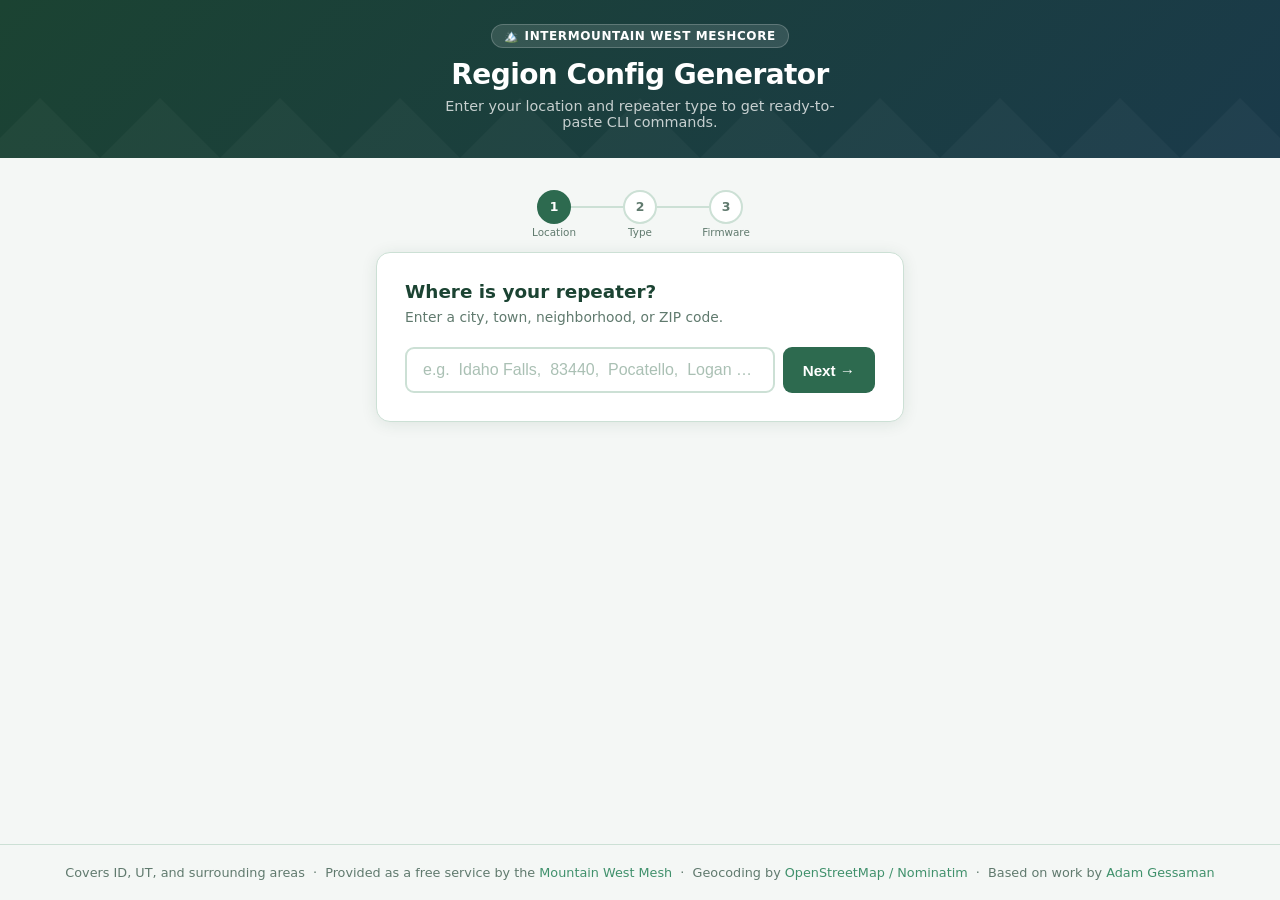
==== config/index.html @ 9299fc10 "fixed mwmesh" ====
<!DOCTYPE html>
<html lang="en">
<head>
  <meta charset="UTF-8">
  <meta name="viewport" content="width=device-width, initial-scale=1.0">
  <title>MeshCore Region Config — Intermountain West</title>
  <style>
    :root {
      --green:       #2d6a4f;
      --green-dark:  #1b4332;
      --green-mid:   #40916c;
      --green-light: #74c69d;
      --blue:        #1a3a4a;
      --gold:        #f4c842;
      --gold-warm:   #f4a261;
      --bg:          #f4f7f5;
      --surface:     #ffffff;
      --text:        #1a2e25;
      --text-muted:  #607a6e;
      --border:      #cce0d5;
      --radius:      14px;
      --shadow:      0 2px 16px rgba(27,67,50,0.10);
      --shadow-card: 0 1px 4px rgba(27,67,50,0.08);
    }
    *, *::before, *::after { box-sizing: border-box; margin: 0; padding: 0; }

    body {
      font-family: -apple-system, BlinkMacSystemFont, "Segoe UI", system-ui, sans-serif;
      background: var(--bg);
      color: var(--text);
      min-height: 100vh;
      display: flex;
      flex-direction: column;
    }

    /* ── Header ────────────────────────────────────── */
    header {
      background: linear-gradient(135deg, var(--green-dark) 0%, var(--blue) 100%);
      color: #fff;
      padding: 1.5rem 1.5rem 1.75rem;
      text-align: center;
      position: relative;
      overflow: hidden;
    }
    header::before {
      content: "";
      position: absolute; inset: 0;
      background: url("data:image/svg+xml,%3Csvg xmlns='http://www.w3.org/2000/svg' width='120' height='60'%3E%3Cpolygon points='0,60 60,0 120,60' fill='rgba(255,255,255,0.03)'/%3E%3C/svg%3E") repeat-x bottom;
      background-size: 120px 60px;
    }
    header .badge {
      display: inline-flex; align-items: center; gap: 0.4rem;
      background: rgba(255,255,255,0.12);
      border: 1px solid rgba(255,255,255,0.2);
      border-radius: 99px;
      padding: 0.25rem 0.75rem;
      font-size: 0.75rem;
      letter-spacing: 0.05em;
      text-transform: uppercase;
      font-weight: 600;
      margin-bottom: 0.6rem;
    }
    header h1 {
      font-size: clamp(1.3rem, 4vw, 1.75rem);
      font-weight: 800;
      letter-spacing: -0.02em;
      line-height: 1.2;
    }
    header p {
      margin-top: 0.4rem;
      font-size: 0.9rem;
      opacity: 0.75;
      max-width: 400px;
      margin-inline: auto;
    }

    /* ── Wizard wrapper ────────────────────────────── */
    main {
      flex: 1;
      max-width: 560px;
      width: 100%;
      margin: 2rem auto;
      padding: 0 1rem 3rem;
    }

    /* ── Progress pills ────────────────────────────── */
    .progress {
      display: flex;
      align-items: center;
      justify-content: center;
      margin-bottom: 1.75rem;
      gap: 0;
      user-select: none;
    }
    .step-dot {
      width: 34px; height: 34px;
      border-radius: 50%;
      display: flex; align-items: center; justify-content: center;
      font-size: 0.78rem; font-weight: 700;
      border: 2px solid var(--border);
      background: var(--surface);
      color: var(--text-muted);
      transition: background 0.2s, border-color 0.2s, color 0.2s;
      position: relative; z-index: 1;
    }
    .step-dot .dot-label {
      position: absolute;
      top: calc(100% + 4px);
      font-size: 0.65rem;
      white-space: nowrap;
      color: var(--text-muted);
      font-weight: 500;
    }
    .step-dot.active  { background: var(--green); border-color: var(--green); color: #fff; }
    .step-dot.done    { background: var(--green-light); border-color: var(--green-light); color: #fff; }
    .step-line        { height: 2px; background: var(--border); width: 52px; transition: background 0.2s; }
    .step-line.done   { background: var(--green-light); }

    /* ── Cards ─────────────────────────────────────── */
    .card {
      background: var(--surface);
      border-radius: var(--radius);
      box-shadow: var(--shadow);
      padding: 1.75rem;
      border: 1px solid var(--border);
    }
    .card h2 {
      font-size: 1.15rem;
      font-weight: 700;
      color: var(--green-dark);
      margin-bottom: 0.35rem;
    }
    .card .hint {
      font-size: 0.865rem;
      color: var(--text-muted);
      margin-bottom: 1.25rem;
      line-height: 1.45;
    }

    /* ── Inputs ────────────────────────────────────── */
    .input-row { display: flex; gap: 0.5rem; }
    input[type="text"] {
      flex: 1;
      padding: 0.75rem 1rem;
      border: 2px solid var(--border);
      border-radius: 9px;
      font-size: 1rem;
      outline: none;
      color: var(--text);
      background: var(--surface);
      transition: border-color 0.15s, box-shadow 0.15s;
    }
    input[type="text"]:focus {
      border-color: var(--green);
      box-shadow: 0 0 0 3px rgba(45,106,79,0.12);
    }
    input[type="text"]::placeholder { color: #aac0b4; }

    /* ── Buttons ───────────────────────────────────── */
    .btn {
      padding: 0.75rem 1.25rem;
      border-radius: 9px;
      border: none;
      font-size: 0.95rem;
      font-weight: 600;
      cursor: pointer;
      transition: background 0.15s, opacity 0.15s, transform 0.1s;
      white-space: nowrap;
    }
    .btn:active { transform: scale(0.98); }
    .btn-primary { background: var(--green); color: #fff; }
    .btn-primary:hover:not(:disabled) { background: var(--green-mid); }
    .btn-primary:disabled { opacity: 0.5; cursor: not-allowed; }
    .btn-ghost {
      background: transparent;
      color: var(--text-muted);
      border: 1px solid var(--border);
    }
    .btn-ghost:hover { background: var(--bg); border-color: var(--green-light); }

    .nav-row {
      display: flex; justify-content: space-between; align-items: center;
      margin-top: 1.5rem; gap: 0.75rem;
    }

    /* ── Status messages ───────────────────────────── */
    .status-msg {
      font-size: 0.86rem;
      padding: 0.6rem 0.875rem;
      border-radius: 8px;
      margin-top: 0.75rem;
      line-height: 1.4;
    }
    .status-msg.error   { background: #fff4f4; color: #b91c1c; border: 1px solid #fca5a5; }
    .status-msg.info    { background: #f0faf5; color: var(--green-dark); border: 1px solid #b7e4c7; }
    .status-msg.warning { background: #fffbea; color: #92400e; border: 1px solid #fde68a; }

    /* ── Spinner ───────────────────────────────────── */
    .spinner {
      display: inline-block;
      width: 14px; height: 14px;
      border: 2px solid rgba(255,255,255,0.35);
      border-top-color: #fff;
      border-radius: 50%;
      animation: spin 0.55s linear infinite;
      vertical-align: -2px;
      margin-right: 0.35rem;
    }
    @keyframes spin { to { transform: rotate(360deg); } }

    /* ── Repeater type cards ───────────────────────── */
    .type-cards { display: flex; flex-direction: column; gap: 0.7rem; }
    .type-card {
      display: flex; align-items: flex-start; gap: 1rem;
      padding: 1rem 1.1rem;
      border: 2px solid var(--border);
      border-radius: 11px;
      cursor: pointer;
      transition: border-color 0.15s, background 0.15s, box-shadow 0.15s;
      background: var(--surface);
    }
    .type-card:hover {
      border-color: var(--green-light);
      background: #f5fbf7;
      box-shadow: var(--shadow-card);
    }
    .type-card.selected {
      border-color: var(--green);
      background: #edf7f1;
      box-shadow: 0 0 0 3px rgba(45,106,79,0.10);
    }
    .type-card .icon {
      font-size: 2.1rem; line-height: 1; flex-shrink: 0; margin-top: 1px;
    }
    .type-card .info { flex: 1; }
    .type-card .info strong {
      display: block; font-size: 0.98rem; font-weight: 700; color: var(--text);
    }
    .type-card .info small {
      display: block; font-size: 0.83rem; color: var(--text-muted); margin-top: 0.2rem; line-height: 1.4;
    }
    .type-card .check {
      width: 20px; height: 20px;
      border-radius: 50%; border: 2px solid var(--border);
      flex-shrink: 0; margin-top: 3px;
      transition: background 0.15s, border-color 0.15s;
      display: flex; align-items: center; justify-content: center;
    }
    .type-card.selected .check {
      background: var(--green); border-color: var(--green); color: #fff;
    }
    .type-card.selected .check::after { content: "✓"; font-size: 0.7rem; font-weight: 800; }

    /* ── Firmware toggle ───────────────────────────── */
    .fw-options { display: flex; gap: 0.65rem; flex-wrap: wrap; }
    .fw-btn {
      flex: 1;
      padding: 0.9rem 0.75rem;
      border: 2px solid var(--border);
      border-radius: 11px;
      cursor: pointer;
      text-align: center;
      font-weight: 700;
      font-size: 1rem;
      color: var(--text);
      background: var(--surface);
      transition: border-color 0.15s, background 0.15s, box-shadow 0.15s;
      line-height: 1.2;
    }
    .fw-btn:hover { border-color: var(--green-light); background: #f5fbf7; }
    .fw-btn.selected {
      border-color: var(--green); background: #edf7f1;
      box-shadow: 0 0 0 3px rgba(45,106,79,0.10);
      color: var(--green-dark);
    }
    .fw-btn small {
      display: block; font-weight: 400; font-size: 0.78rem;
      color: var(--text-muted); margin-top: 0.3rem; line-height: 1.35;
    }
    .fw-btn.selected small { color: var(--green-mid); }

    /* ── Results: location row ─────────────────────── */
    .result-loc {
      display: flex; align-items: center; gap: 0.85rem;
      background: var(--bg);
      border: 1px solid var(--border);
      border-radius: 10px;
      padding: 0.875rem 1rem;
      margin-bottom: 1.25rem;
    }
    .result-loc .pin { font-size: 1.6rem; flex-shrink: 0; }
    .result-loc .name { font-weight: 700; font-size: 1rem; line-height: 1.25; }
    .result-loc .region { font-size: 0.83rem; color: var(--text-muted); margin-top: 0.2rem; }
    .result-loc .region code {
      font-family: "SF Mono","Fira Code","Cascadia Code",monospace;
      background: rgba(45,106,79,0.10);
      color: var(--green-dark);
      padding: 0.1rem 0.35rem;
      border-radius: 4px;
      font-size: 0.82rem;
    }

    /* ── Ancestry breadcrumb ───────────────────────── */
    .breadcrumb {
      display: flex; align-items: center; flex-wrap: wrap;
      gap: 4px; margin-bottom: 1.1rem;
    }
    .crumb {
      font-family: "SF Mono","Fira Code","Cascadia Code",monospace;
      font-size: 0.8rem;
      padding: 0.2rem 0.55rem;
      border-radius: 5px;
      background: var(--green);
      color: #fff;
      font-weight: 500;
    }
    .crumb.leaf { background: var(--green-dark); font-weight: 700; }
    .crumb.extra { background: #2a5e6e; }
    .sep { color: var(--text-muted); font-size: 0.85rem; line-height: 1; }

    /* ── Commands block ────────────────────────────── */
    .cmds-header {
      display: flex; justify-content: space-between; align-items: center;
      margin-bottom: 0.5rem;
    }
    .cmds-header span {
      font-size: 0.78rem; font-weight: 700;
      text-transform: uppercase; letter-spacing: 0.08em;
      color: var(--text-muted);
    }
    .copy-btn {
      font-size: 0.8rem; font-weight: 600;
      padding: 0.3rem 0.8rem;
      border: 1px solid var(--border);
      border-radius: 6px;
      background: var(--surface);
      color: var(--text-muted);
      cursor: pointer;
      transition: background 0.15s, color 0.15s, border-color 0.15s;
    }
    .copy-btn:hover { background: var(--green); color: #fff; border-color: var(--green); }
    .copy-btn.copied { background: var(--green-light); color: #fff; border-color: var(--green-light); }

    pre.commands {
      background: var(--blue);
      color: #d4eee5;
      font-family: "SF Mono","Fira Code","Cascadia Code","Consolas",monospace;
      font-size: 0.875rem;
      line-height: 1.7;
      padding: 0.5rem 0;
      border-radius: 10px;
      overflow-x: auto;
      margin: 0;
    }
    .cmd-line {
      position: relative;
      padding: 0.1rem 2.75rem 0.1rem 1.4rem;
      cursor: pointer;
      transition: background 0.1s;
      white-space: pre;
    }
    .cmd-line:first-child { padding-top: 0.7rem; }
    .cmd-line:last-child  { padding-bottom: 0.7rem; }
    .cmd-line:hover  { background: rgba(255,255,255,0.07); }
    .cmd-line:active { background: rgba(255,255,255,0.13); }
    .cmd-copy-icon {
      position: absolute; right: 0.8rem; top: 50%; transform: translateY(-50%);
      font-size: 0.85rem; color: rgba(255,255,255,0.4);
      opacity: 0; transition: opacity 0.1s, color 0.1s;
      pointer-events: none; user-select: none;
    }
    .cmd-line:hover .cmd-copy-icon { opacity: 1; }
    .cmd-line.line-copied { background: rgba(116,198,157,0.15); }
    .cmd-line.line-copied .cmd-copy-icon { opacity: 1; color: var(--green-light); }
    .c-kw   { color: #80cbc4; }
    .c-tag  { color: var(--gold); font-weight: 700; }
    .c-par  { color: #9dc8c4; }
    .c-save { color: #80cbc4; font-weight: 600; }
    .c-af   { color: #f48fb1; }
    .c-cmt  { color: #607a6e; font-style: italic; }

    /* ── Notes ─────────────────────────────────────── */
    .notes { margin-top: 1rem; display: flex; flex-direction: column; gap: 0.4rem; }
    .note {
      font-size: 0.845rem; color: var(--text-muted); line-height: 1.45;
      padding: 0.5rem 0.875rem 0.5rem 0.9rem;
      border-left: 3px solid var(--green-light);
      background: #f5fbf7;
      border-radius: 0 6px 6px 0;
    }
    .note.warn { border-left-color: #f4a261; background: #fffbf5; color: #7d4400; }

    /* ── Strategy badge ────────────────────────────── */
    .strategy-badge {
      display: inline-flex; align-items: center; gap: 0.3rem;
      font-size: 0.75rem; font-weight: 700;
      padding: 0.2rem 0.65rem;
      border-radius: 99px;
      background: rgba(45,106,79,0.12);
      color: var(--green-dark);
      margin-left: 0.5rem;
      text-transform: uppercase; letter-spacing: 0.06em;
    }

    /* ── Footer ────────────────────────────────────── */
    .result-actions { display: flex; gap: 0.65rem; flex-wrap: wrap; margin-top: 1.5rem; }
    footer {
      text-align: center; padding: 1.25rem 1rem;
      font-size: 0.8rem; color: var(--text-muted);
      border-top: 1px solid var(--border);
    }
    footer a { color: var(--green-mid); text-decoration: none; }
    footer a:hover { text-decoration: underline; }

    /* ── Candidate region picker ───────────────────── */
    .found-place {
      display: flex; align-items: center; gap: 0.6rem;
      padding: 0.6rem 0.875rem;
      background: #f0faf5;
      border: 1px solid #b7e4c7;
      border-radius: 8px;
      margin-bottom: 1rem;
      font-size: 0.875rem;
    }
    .found-place .fp-pin { font-size: 1.1rem; flex-shrink: 0; }
    .found-place .fp-name { font-weight: 600; color: var(--green-dark); flex: 1; }
    .found-place .fp-change {
      font-size: 0.78rem; color: var(--text-muted);
      cursor: pointer; text-decoration: underline; text-underline-offset: 2px;
      background: none; border: none; padding: 0; font-family: inherit;
    }
    .found-place .fp-change:hover { color: var(--green); }

    .cand-hint { font-size: 0.865rem; color: var(--text-muted); margin-bottom: 0.9rem; line-height: 1.4; }

    .cand-card {
      display: flex; align-items: center; gap: 0.875rem;
      padding: 0.8rem 1rem;
      border: 2px solid var(--border);
      border-radius: 10px;
      cursor: pointer;
      transition: border-color 0.15s, background 0.15s, box-shadow 0.15s;
      background: var(--surface);
      margin-bottom: 0.55rem;
    }
    .cand-card:last-child { margin-bottom: 0; }
    .cand-card:hover { border-color: var(--green-light); background: #f5fbf7; }
    .cand-card.selected {
      border-color: var(--green);
      background: #edf7f1;
      box-shadow: 0 0 0 3px rgba(45,106,79,0.10);
    }
    .cand-rank {
      width: 28px; height: 28px; border-radius: 50%;
      background: var(--border); color: var(--text-muted);
      font-size: 0.78rem; font-weight: 700;
      display: flex; align-items: center; justify-content: center;
      flex-shrink: 0; transition: background 0.15s, color 0.15s;
    }
    .cand-card.selected .cand-rank { background: var(--green); color: #fff; }
    .cand-info { flex: 1; min-width: 0; }
    .cand-info .cand-label {
      font-weight: 700; font-size: 0.95rem; color: var(--text);
      display: flex; align-items: baseline; gap: 0.45rem; flex-wrap: wrap;
    }
    .cand-info .cand-label code {
      font-size: 0.8rem; font-weight: 700;
      font-family: "SF Mono","Fira Code","Cascadia Code",monospace;
      background: rgba(45,106,79,0.10); color: var(--green-dark);
      padding: 0.1rem 0.4rem; border-radius: 4px;
    }
    .cand-info .cand-sub {
      font-size: 0.8rem; color: var(--text-muted); margin-top: 0.15rem;
    }
    .cand-km {
      font-size: 0.78rem; font-weight: 600; color: var(--text-muted);
      flex-shrink: 0; white-space: nowrap;
    }
    .cand-card.selected .cand-km { color: var(--green-mid); }

    /* ── Multi-metro selector ──────────────────────── */
    .metro-divider {
      border: none; border-top: 1px solid var(--border);
      margin: 1.1rem 0 1rem;
    }
    .metro-section-label {
      font-size: 0.9rem; font-weight: 700; color: var(--text);
      margin-bottom: 0.2rem;
    }
    .metro-section-hint {
      font-size: 0.83rem; color: var(--text-muted); margin-bottom: 0.85rem;
    }
    .metro-group { margin-bottom: 0.85rem; }
    .metro-group:last-child { margin-bottom: 0; }
    .metro-group-label {
      font-size: 0.7rem; font-weight: 700; text-transform: uppercase;
      letter-spacing: 0.09em; color: var(--text-muted); margin-bottom: 0.4rem;
    }
    .metro-chips { display: flex; flex-wrap: wrap; gap: 0.4rem; }
    .metro-chip {
      display: inline-flex; align-items: center; gap: 0.35rem;
      padding: 0.3rem 0.7rem 0.3rem 0.5rem;
      border: 1.5px solid var(--border);
      border-radius: 99px;
      cursor: pointer;
      font-size: 0.82rem; color: var(--text);
      background: var(--surface);
      transition: border-color 0.12s, background 0.12s, color 0.12s;
      user-select: none;
      line-height: 1.3;
    }
    .metro-chip:hover { border-color: var(--green-light); background: #f5fbf7; }
    .metro-chip input[type="checkbox"] {
      width: 13px; height: 13px;
      accent-color: var(--green);
      cursor: pointer; margin: 0; flex-shrink: 0;
    }
    .metro-chip:has(input:checked) {
      border-color: var(--green); background: #edf7f1;
      color: var(--green-dark); font-weight: 600;
    }
    .metro-chip code {
      font-family: "SF Mono","Fira Code","Cascadia Code",monospace;
      font-size: 0.75rem;
    }

    /* ── Utility ───────────────────────────────────── */
    .hidden { display: none !important; }

    @media (max-width: 500px) {
      main { margin: 1rem auto; }
      .card { padding: 1.25rem; }
      .fw-options { flex-direction: column; }
      .input-row { flex-direction: column; }
      .step-dot .dot-label { display: none; }
    }
  </style>
</head>
<body>

<header>
  <div class="badge" id="brandBadge">🏔️ Intermountain West MeshCore</div>
  <h1>Region Config Generator</h1>
  <p>Enter your location and repeater type to get ready-to-paste CLI commands.</p>
</header>

<main>

  <!-- Progress indicator -->
  <div class="progress" id="progress" aria-hidden="true">
    <div class="step-dot active" id="dot-1">1<span class="dot-label">Location</span></div>
    <div class="step-line" id="line-1"></div>
    <div class="step-dot" id="dot-2">2<span class="dot-label">Type</span></div>
    <div class="step-line" id="line-2"></div>
    <div class="step-dot" id="dot-3">3<span class="dot-label">Firmware</span></div>
  </div>

  <!-- ── Step 1: Location ───────────────────────── -->
  <div class="card" id="step-1">
    <h2>Where is your repeater?</h2>

    <!-- Input form -->
    <div id="loc-form">
      <p class="hint">Enter a city, town, neighborhood, or ZIP code.</p>
      <div class="input-row">
        <input
          type="text"
          id="loc-input"
          placeholder="e.g.  Idaho Falls,  83440,  Pocatello,  Logan …"
          autocomplete="off"
          spellcheck="false"
          aria-label="Location"
        />
        <button class="btn btn-primary" id="locate-btn">Next →</button>
      </div>
      <div id="loc-status" role="status" aria-live="polite"></div>
    </div>

    <!-- Candidate picker (shown after geocoding) -->
    <div id="candidates" class="hidden">
      <div class="found-place" id="found-place">
        <span class="fp-pin">📍</span>
        <span class="fp-name" id="found-place-name"></span>
        <button class="fp-change" id="change-location-btn">Change</button>
      </div>
      <p class="cand-hint">Which region best describes your repeater's location? The best match is pre-selected.</p>
      <div id="candidate-list"></div>
      <div class="nav-row" style="margin-top:1.25rem">
        <span></span>
        <button class="btn btn-primary" id="confirm-loc-btn">Confirm →</button>
      </div>
    </div>
  </div>

  <!-- ── Step 2: Repeater type ──────────────────── -->
  <div class="card hidden" id="step-2">
    <h2>What type of repeater?</h2>
    <p class="hint">Your choice shapes which region tags are recommended and how strictly to scope them.</p>
    <div class="type-cards">
      <div class="type-card" role="button" tabindex="0" data-type="high-site" aria-pressed="false">
        <div class="icon">🏔️</div>
        <div class="info">
          <strong>Mountaintop / High-Site</strong>
          <small>Peak, hilltop, tower, or ridgeline with wide-area RF coverage</small>
        </div>
        <div class="check" aria-hidden="true"></div>
      </div>
      <div class="type-card" role="button" tabindex="0" data-type="urban" aria-pressed="false">
        <div class="icon">🏙️</div>
        <div class="info">
          <strong>Urban Infrastructure</strong>
          <small>Building rooftop, water tower, or fixed city infrastructure node</small>
        </div>
        <div class="check" aria-hidden="true"></div>
      </div>
      <div class="type-card" role="button" tabindex="0" data-type="residential" aria-pressed="false">
        <div class="icon">🏠</div>
        <div class="info">
          <strong>Home / Residential</strong>
          <small>Home station, apartment, portable node, or neighbourhood setup</small>
        </div>
        <div class="check" aria-hidden="true"></div>
      </div>
    </div>
    <!-- Multi-metro selector (high-site only) -->
    <div id="multi-metro-section" class="hidden">
      <hr class="metro-divider">
      <div class="metro-section-label">Which metro areas will this repeater serve?</div>
      <div class="metro-section-hint">Check all that apply — pre-selected based on your location.</div>
      <!-- Wide-area scope toggles render here (see optionalTags highlight) -->
      <div id="opt-tags-scope"></div>
      <div id="metro-groups"></div>
    </div>

    <!-- Optional overlay tags (erc, …) — see optionalTags in regions.json -->
    <div id="opt-tags" class="hidden"></div>

    <div class="nav-row">
      <button class="btn btn-ghost" id="back-2">← Back</button>
      <button class="btn btn-primary" id="next-2" disabled>Next →</button>
    </div>
  </div>

  <!-- ── Step 3: Firmware ───────────────────────── -->
  <div class="card hidden" id="step-3">
    <h2>Which firmware version?</h2>
    <p class="hint">Newer firmware supports a compact single-line shorthand; older firmware needs one command per tag.</p>
    <div class="fw-options">
      <div class="fw-btn" role="button" tabindex="0" data-fw="1.14">
        v1.14.x and earlier
        <small>Requires <code>region allowf &lt;tag&gt;</code> after each <code>region put</code></small>
      </div>
      <div class="fw-btn" role="button" tabindex="0" data-fw="1.15">
        v1.15.0–1.15.x
        <small><code>region put</code> per tag — flooding enabled automatically</small>
      </div>
      <div class="fw-btn selected" role="button" tabindex="0" data-fw="1.16">
        v1.16.0+
        <small><code>region def</code> shorthand — all regions in one compact command</small>
      </div>
    </div>
    <div class="nav-row">
      <button class="btn btn-ghost" id="back-3">← Back</button>
      <button class="btn btn-primary" id="generate-btn">Generate Config →</button>
    </div>
  </div>

  <!-- ── Results ────────────────────────────────── -->
  <div class="card hidden" id="step-result">
    <h2>Your Region Config</h2>
    <div id="result-content"></div>
    <div class="result-actions">
      <button class="btn btn-ghost" id="start-over">↺ Start Over</button>
      <button class="btn btn-ghost" id="edit-type">✎ Change Type</button>
    </div>
  </div>

</main>

<footer>
  <span id="brandCoverage">Covers ID, UT, and surrounding areas</span> &nbsp;·&nbsp;
  Provided as a free service by the
  <a href="https://mwmesh.com" target="_blank" rel="noopener">Mountain West Mesh</a> &nbsp;·&nbsp;
  Geocoding by <a href="https://nominatim.openstreetmap.org" target="_blank" rel="noopener">OpenStreetMap / Nominatim</a>
  &nbsp;·&nbsp;
  Based on work by <a id="brandAttribution" href="https://gessaman.com/" target="_blank" rel="noopener">Adam Gessaman</a>
</footer>

<script type="module">
"use strict";

import {
  HIERARCHY, METRO_GROUPS, OPTIONAL_TAGS, META,
  loadRegions, ancestryFor, resolveLocation, computeRecommendation,
  buildCommandLines, rawText, perLineHtml, esc
} from "../shared/region-engine.js";
import { geocode } from "../shared/geocode.js";
import { mountOptionalTags } from "../shared/optional-tags.js";

await loadRegions();

// Region identity from META (see regions.json). Heading/instructions are generic.
(function applyBranding() {
  if (META.configTitle) document.title = META.configTitle;
  const set = (id, text) => { const e = document.getElementById(id); if (e && text) e.textContent = text; };
  set("brandBadge", META.badge);
  set("brandCoverage", META.coverage);
  const attr = document.getElementById("brandAttribution");
  if (attr && META.attribution) {
    attr.textContent = META.attribution.label ?? attr.textContent;
    if (META.attribution.url) attr.href = META.attribution.url;
  }
})();

// Engine, command builder, and geocoder now live in /shared (see imports above).

// ── State ─────────────────────────────────────────────────────────────────────

const S = {
  geocodedName: "",
  stateOrProvince: null,
  lat: null, lon: null,
  resolution: null,
  candidateTag: null,
  repeaterType: null,
  selectedMetros: [],
  optionalTags: [],
  firmware: "1.16"
};

// Controller for the opt-in overlay checkboxes (erc, etc.); created on first use.
let optTags = null;

function buildMetroSection() {
  const preselected = new Set((S.resolution?.top5 ?? []).slice(0, 2).map(e => e.tag));
  $("metro-groups").innerHTML = METRO_GROUPS.map(group =>
    `<div class="metro-group">
       <div class="metro-group-label">${esc(group.label)}</div>
       <div class="metro-chips">${group.tags.map(tag => {
         const label = HIERARCHY[tag]?.label ?? tag;
         const chk   = preselected.has(tag) ? " checked" : "";
         return `<label class="metro-chip">
           <input type="checkbox" name="metro" value="${tag}"${chk}>
           <code>${tag}</code> ${esc(label)}
         </label>`;
       }).join("")}</div>
     </div>`
  ).join("");
  S.selectedMetros = [...preselected];
  $("metro-groups").onchange = () => {
    S.selectedMetros = [...document.querySelectorAll("#metro-groups input:checked")].map(cb => cb.value);
    $("next-2").disabled = S.selectedMetros.length === 0;
  };
}

// ── UI helpers ────────────────────────────────────────────────────────────────

const $  = id => document.getElementById(id);

function show(id) { $(id).classList.remove("hidden"); }
function hide(id) { $(id).classList.add("hidden"); }

function setProgress(step) {
  const labels = ["", "Location", "Type", "Firmware"];
  for (let i = 1; i <= 3; i++) {
    const dot  = $(`dot-${i}`);
    const line = $(`line-${i}`);
    dot.classList.remove("active","done");
    const lbl = dot.querySelector(".dot-label");
    if (i < step) {
      dot.classList.add("done");
      dot.childNodes[0].textContent = "✓";
      if (lbl) lbl.textContent = labels[i];
    } else if (i === step) {
      dot.classList.add("active");
      dot.childNodes[0].textContent = String(i);
      if (lbl) lbl.textContent = labels[i];
    } else {
      dot.childNodes[0].textContent = String(i);
      if (lbl) lbl.textContent = labels[i];
    }
    if (line) line.classList.toggle("done", i < step);
  }
}

function showStep(n) {
  ["step-1","step-2","step-3","step-result"].forEach(id => hide(id));
  if (n === "result") { show("step-result"); return; }
  show(`step-${n}`);
  setProgress(n);
}

function setStatus(msg, type) {
  $("loc-status").innerHTML = msg
    ? `<div class="status-msg ${type}" role="alert">${msg}</div>`
    : "";
}

// ── Results renderer ──────────────────────────────────────────────────────────

const STRATEGY_LABELS = {
  "single-metro": "single metro",
  "dual-metro":   "dual metro",
  "state-only":   "state / province only",
  "multi-metro":  "multi-metro"
};

const TYPE_LABELS = {
  "residential": "Home / Residential",
  "urban":       "Urban Infrastructure",
  "high-site":   "Mountaintop / High-Site"
};

function renderResult(res, rec, firmware) {
  const container = $("result-content");
  const lines     = buildCommandLines(rec.tags, firmware, rec.defaultTag);

  // Location summary
  const locHtml = `
    <div class="result-loc">
      <div class="pin">📍</div>
      <div>
        <div class="name">${esc(S.geocodedName)}</div>
        <div class="region">
          ${esc(res.primary.label)}
          &nbsp;<code>${res.primary.tag}</code>
          <span class="strategy-badge">${esc(STRATEGY_LABELS[rec.strategy] ?? rec.strategy)}</span>
        </div>
      </div>
    </div>`;

  // Ancestry breadcrumb
  const breadHtml = (() => {
    const all  = res.primary.ancestry;
    const extra = rec.tags.filter(t => !all.includes(t));
    const crumbs = all.map((t, i) => {
      const cls = i === all.length - 1 ? "crumb leaf" : "crumb";
      return `<span class="${cls}">${t}</span>`;
    }).join('<span class="sep" aria-hidden="true"> › </span>');
    const extras = extra.map(t => `<span class="crumb extra">${t}</span>`).join("");
    return `<div class="breadcrumb" title="Region ancestry chain">${crumbs}${extras ? '<span class="sep" aria-hidden="true"> + </span>' + extras : ""}</div>`;
  })();

  // Commands
  const defLine = lines.find(l => l.type === "def");
  const fwNote = firmware === "1.16"
    ? `<div class="note">Firmware v1.16.0+ — <code>region def</code> defines the full hierarchy in one command.${defLine?.tooLong ? " <strong>⚠ Command is long — if your device rejects it, switch to v1.15 mode.</strong>" : ""}</div>`
    : firmware === "1.14"
    ? `<div class="note warn">Firmware v1.14.x — <code>region allowf</code> commands are included after each <code>region put</code>. Send each command on a separate line.</div>`
    : `<div class="note">Firmware v1.15.0+ — <code>region put</code> enables flooding automatically. Send each command on a separate line.</div>`;

  const notesHtml = rec.notes.length
    ? `<div class="notes">${rec.notes.map(n => `<div class="note">${esc(n)}</div>`).join("")}</div>`
    : "";

  container.innerHTML = locHtml + breadHtml +
    `<div class="cmds-header">
       <span>CLI Commands · ${esc(TYPE_LABELS[S.repeaterType] ?? S.repeaterType)}</span>
       <button class="copy-btn" id="copy-btn" title="Copy commands to clipboard">Copy</button>
     </div>
     <pre class="commands" id="cmd-pre">${perLineHtml(lines)}</pre>
     <div class="notes" style="margin-top:0.65rem">${fwNote}</div>
     ${notesHtml}`;

  // Clipboard
  const raw = rawText(lines);
  $("copy-btn").addEventListener("click", async () => {
    try {
      await navigator.clipboard.writeText(raw);
    } catch {
      const range = document.createRange();
      range.selectNodeContents($("cmd-pre"));
      const sel = window.getSelection();
      sel.removeAllRanges();
      sel.addRange(range);
      document.execCommand("copy");
      sel.removeAllRanges();
    }
    const btn = $("copy-btn");
    btn.textContent = "Copied ✓";
    btn.classList.add("copied");
    setTimeout(() => { btn.textContent = "Copy"; btn.classList.remove("copied"); }, 2200);
  });

  // Per-line copy
  $("cmd-pre").addEventListener("click", async e => {
    const line = e.target.closest(".cmd-line");
    if (!line) return;
    const icon = line.querySelector(".cmd-copy-icon");
    try { await navigator.clipboard.writeText(line.dataset.cmd); } catch { /* silent */ }
    line.classList.add("line-copied");
    if (icon) icon.textContent = "✓";
    setTimeout(() => {
      line.classList.remove("line-copied");
      if (icon) icon.textContent = "⎘";
    }, 1200);
  });
}

// ── Step 1: Location ──────────────────────────────────────────────────────────

function showCandidates(top5) {
  const list = $("candidate-list");
  list.innerHTML = top5.map((entry, i) => {
    const ancestry = ancestryFor(entry.tag);
    const context  = ancestry.slice(0, -1).map(t => HIERARCHY[t]?.label ?? t).join(" › ");
    return `<div class="cand-card${i === 0 ? " selected" : ""}"
                 role="button" tabindex="0" data-tag="${entry.tag}" aria-pressed="${i === 0}">
      <div class="cand-rank">${i + 1}</div>
      <div class="cand-info">
        <div class="cand-label">${esc(entry.label)} <code>${entry.tag}</code></div>
        <div class="cand-sub">${esc(context)}</div>
      </div>
      <div class="cand-km">${entry.inside ? "inside" : `~${Math.round(entry.km)} km`}</div>
    </div>`;
  }).join("");

  S.candidateTag = top5[0].tag;

  list.querySelectorAll(".cand-card").forEach(card => {
    const select = () => {
      list.querySelectorAll(".cand-card").forEach(c => {
        c.classList.remove("selected"); c.setAttribute("aria-pressed","false");
      });
      card.classList.add("selected"); card.setAttribute("aria-pressed","true");
      S.candidateTag = card.dataset.tag;
    };
    card.addEventListener("click", select);
    card.addEventListener("keydown", e => { if (e.key === "Enter" || e.key === " ") { e.preventDefault(); select(); } });
  });

  $("found-place-name").textContent = S.geocodedName;
  hide("loc-form");
  show("candidates");
}

async function doLocate() {
  const val = $("loc-input").value.trim();
  if (!val) { setStatus("Please enter a city name or ZIP code.", "error"); return; }

  const btn = $("locate-btn");
  btn.disabled = true;
  btn.innerHTML = '<span class="spinner"></span>Looking up…';
  setStatus("", "");

  try {
    const geo = await geocode(val, META.geocoderCountryCodes ?? "us");
    S.lat              = geo.lat;
    S.lon              = geo.lon;
    S.geocodedName     = geo.name;
    S.stateOrProvince  = geo.stateOrProvince;

    const initial = resolveLocation(geo.lat, geo.lon);

    if (initial.outOfArea) {
      setStatus(
        `This tool covers ${META.coverage ?? META.name ?? "this region"}. ` +
        "That location appears to be outside the covered area — try a city in the region.",
        "warning"
      );
      return;
    }

    showCandidates(initial.top5);
  } catch (err) {
    setStatus(
      `Couldn't find that location — try a nearby city name or check the spelling. <em>(${esc(err.message)})</em>`,
      "error"
    );
  } finally {
    btn.disabled = false; btn.textContent = "Next →";
  }
}

$("locate-btn").addEventListener("click", doLocate);
$("loc-input").addEventListener("keydown", e => { if (e.key === "Enter") doLocate(); });

$("change-location-btn").addEventListener("click", () => {
  hide("candidates");
  show("loc-form");
  $("loc-input").focus();
});

$("confirm-loc-btn").addEventListener("click", () => {
  S.resolution = resolveLocation(S.lat, S.lon, S.candidateTag);
  // Coming back to step 2 after changing the location: the metro chips were built
  // against the old resolution, so rebuild them against this one.
  if (S.repeaterType === "high-site") {
    S.selectedMetros = [];
    buildMetroSection();
    $("next-2").disabled = S.selectedMetros.length === 0;
  }
  // Overlay tags apply to every repeater type, so mount once on entering step 2
  // rather than inside the high-site branch.
  if (!optTags) {
    optTags = mountOptionalTags({
      container: $("opt-tags"),
      defs: OPTIONAL_TAGS,
      hierarchy: HIERARCHY,
      callout: META.optionalTagsCallout,
      calloutContainer: $("opt-tags-scope"),
      onChange: tags => { S.optionalTags = tags; }
    });
  }
  // The container carries the page's .hidden class (display:none !important),
  // which would otherwise mask the module's own hidden attribute.
  show("opt-tags");
  optTags.refresh(S.repeaterType);
  showStep(2);
});

// ── Step 2: Repeater type ─────────────────────────────────────────────────────

document.querySelectorAll(".type-card").forEach(card => {
  const select = () => {
    document.querySelectorAll(".type-card").forEach(c => {
      c.classList.remove("selected"); c.setAttribute("aria-pressed","false");
    });
    card.classList.add("selected"); card.setAttribute("aria-pressed","true");
    S.repeaterType = card.dataset.type;
    if (optTags) optTags.refresh(S.repeaterType);
    if (S.repeaterType === "high-site") {
      buildMetroSection();
      show("multi-metro-section");
      $("next-2").disabled = S.selectedMetros.length === 0;
    } else {
      hide("multi-metro-section");
      S.selectedMetros = [];
      $("next-2").disabled = false;
    }
  };
  card.addEventListener("click", select);
  card.addEventListener("keydown", e => { if (e.key === "Enter" || e.key === " ") { e.preventDefault(); select(); } });
});

$("next-2").addEventListener("click", () => { if (S.repeaterType) showStep(3); });
$("back-2").addEventListener("click", () => showStep(1));

// ── Step 3: Firmware ──────────────────────────────────────────────────────────

document.querySelectorAll(".fw-btn").forEach(btn => {
  const select = () => {
    document.querySelectorAll(".fw-btn").forEach(b => b.classList.remove("selected"));
    btn.classList.add("selected");
    S.firmware = btn.dataset.fw;
  };
  btn.addEventListener("click", select);
  btn.addEventListener("keydown", e => { if (e.key === "Enter" || e.key === " ") { e.preventDefault(); select(); } });
});

$("back-3").addEventListener("click", () => showStep(2));

$("generate-btn").addEventListener("click", () => {
  const rec = computeRecommendation(S.resolution, S.repeaterType, S.selectedMetros, S.optionalTags);
  showStep("result");
  renderResult(S.resolution, rec, S.firmware);
});

// ── Reset / edit ──────────────────────────────────────────────────────────────

function resetAll() {
  Object.assign(S, { geocodedName:"", stateOrProvince:null, lat:null, lon:null, resolution:null, candidateTag:null, repeaterType:null, selectedMetros:[], optionalTags:[], firmware:"1.16" });
  $("loc-input").value = "";
  setStatus("", "");
  hide("candidates"); show("loc-form");
  hide("multi-metro-section");
  hide("opt-tags");
  if (optTags) optTags.reset();
  document.querySelectorAll(".type-card").forEach(c => {
    c.classList.remove("selected"); c.setAttribute("aria-pressed","false");
  });
  document.querySelectorAll(".fw-btn").forEach(b => b.classList.remove("selected"));
  document.querySelector('[data-fw="1.16"]').classList.add("selected");
  $("next-2").disabled = true;
  showStep(1);
}

$("start-over").addEventListener("click", resetAll);
$("edit-type").addEventListener("click", () => showStep(2));

// ── Boot ──────────────────────────────────────────────────────────────────────

showStep(1);
</script>
</body>
</html>
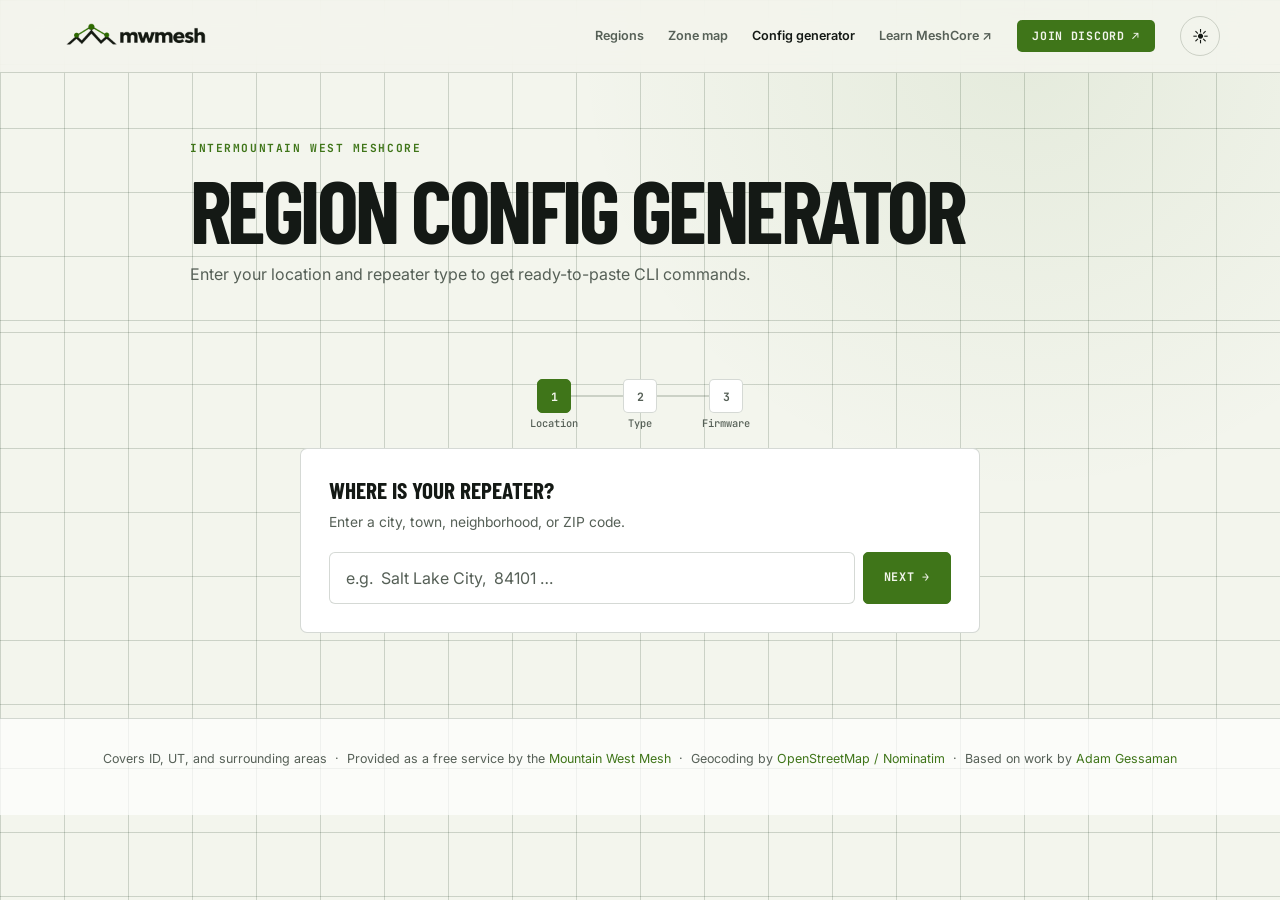
==== commit 9eed7828: "fixed theme / style mwmesh" ====
--- a/config/index.html
+++ b/config/index.html
@@ -4,6 +4,10 @@
   <meta charset="UTF-8">
   <meta name="viewport" content="width=device-width, initial-scale=1.0">
   <title>MeshCore Region Config — Intermountain West</title>
+  <link rel="preconnect" href="https://fonts.googleapis.com">
+  <link rel="preconnect" href="https://fonts.gstatic.com" crossorigin>
+  <link href="https://fonts.googleapis.com/css2?family=Barlow+Condensed:wght@600;700;800&family=Inter:wght@400;500;600;700&family=JetBrains+Mono:wght@500;700&display=swap" rel="stylesheet">
+  <script>(function(){var m=document.cookie.match(/(?:^|; )mwmesh_theme=([^;]+)/);if(!m||m[1]!=="dark")document.documentElement.setAttribute("data-theme","light");})();</script>
   <style>
     :root {
       --green:       #2d6a4f;
@@ -535,14 +539,29 @@
       .step-dot .dot-label { display: none; }
     }
   </style>
+  <link rel="stylesheet" href="../shared/mwmesh-theme.css?v=2">
+  <script src="../shared/mwmesh-theme.js?v=2" defer></script>
 </head>
-<body>
-
-<header>
-  <div class="badge" id="brandBadge">🏔️ Intermountain West MeshCore</div>
-  <h1>Region Config Generator</h1>
-  <p>Enter your location and repeater type to get ready-to-paste CLI commands.</p>
-</header>
+<body class="grid-bg config-page">
+
+<nav class="site-header" aria-label="Site header">
+  <div class="header-inner">
+    <a class="site-brand" href="https://mwmesh.com" aria-label="MountainWest Mesh home"><span class="brand-logo"><img class="logo-dark" src="../assets/mwmesh-logo-dark.png" alt="MountainWest Mesh"><img class="logo-light" src="../assets/mwmesh-logo-light.png" alt=""></span></a>
+    <div class="desktop-nav" aria-label="Primary navigation"><a href="../">Regions</a><a href="../map/">Zone map</a><a href="./" aria-current="page">Config generator</a><a href="https://mwmesh.com/meshcore.html">Learn MeshCore ↗</a></div>
+    <a class="header-cta" href="https://discord.gg/qmeeRPkq3g" target="_blank" rel="noopener">Join Discord ↗</a>
+    <button type="button" class="theme-toggle" data-theme-toggle onclick="toggleMwmeshTheme()"><span data-theme-icon>☾</span></button>
+    <button type="button" class="menu-toggle" data-menu-toggle aria-expanded="false" aria-label="Open menu">☰</button>
+    <div class="mobile-nav" data-mobile-nav aria-label="Mobile navigation"><a href="../">Region tools</a><a href="../map/">Zone map</a><a href="./">Config generator</a><a href="https://mwmesh.com/meshcore.html">Learn MeshCore ↗</a><a href="https://discord.gg/qmeeRPkq3g" target="_blank" rel="noopener">Join Discord ↗</a></div>
+  </div>
+</nav>
+
+<section class="tool-hero">
+  <div class="tool-hero-inner">
+    <div class="badge" id="brandBadge">Intermountain West MeshCore</div>
+    <h1>Region Config Generator</h1>
+    <p>Enter your location and repeater type to get ready-to-paste CLI commands.</p>
+  </div>
+</section>
 
 <main>
 
@@ -566,7 +585,7 @@
         <input
           type="text"
           id="loc-input"
-          placeholder="e.g.  Idaho Falls,  83440,  Pocatello,  Logan …"
+          placeholder="e.g.  Salt Lake City,  84101 …"
           autocomplete="off"
           spellcheck="false"
           aria-label="Location"
@@ -677,7 +696,7 @@
 
 </main>
 
-<footer>
+<footer class="tool-footer">
   <span id="brandCoverage">Covers ID, UT, and surrounding areas</span> &nbsp;·&nbsp;
   Provided as a free service by the
   <a href="https://mwmesh.com" target="_blank" rel="noopener">Mountain West Mesh</a> &nbsp;·&nbsp;
--- a/shared/mwmesh-theme.css
+++ b/shared/mwmesh-theme.css
@@ -0,0 +1,436 @@
+:root {
+  --green: #b9f45d;
+  --green-deep: #8dce32;
+  --ink: #0b0f0d;
+  --surface: #111714;
+  --surface-2: #17201b;
+  --text: #f2f5ee;
+  --muted: #a6b0a8;
+  --line: rgba(220, 240, 224, 0.14);
+  --yellow: #ffd166;
+  --red: #ff705c;
+  --display: "Barlow Condensed", "Arial Narrow", sans-serif;
+  --sans: Inter, system-ui, sans-serif;
+  --mono: "JetBrains Mono", monospace;
+
+  /* Compatibility aliases for the existing map and wizard components. */
+  --green-dark: var(--green-deep);
+  --green-mid: var(--green-deep);
+  --green-light: var(--green);
+  --blue: #0d1511;
+  --gold: var(--yellow);
+  --gold-warm: var(--yellow);
+  --bg: var(--ink);
+  --text-muted: var(--muted);
+  --border: var(--line);
+  --radius: 7px;
+  --shadow: none;
+  --shadow-card: none;
+}
+
+:root[data-theme="light"] {
+  --green: #3f7519;
+  --green-deep: #315f11;
+  --ink: #f3f5ed;
+  --surface: #ffffff;
+  --surface-2: #e9eee1;
+  --text: #141915;
+  --muted: #566057;
+  --line: rgba(22, 48, 26, 0.18);
+  --yellow: #8b6200;
+  --red: #ad3d2b;
+  --blue: #17201b;
+}
+
+*, *::before, *::after { box-sizing: border-box; }
+html { scroll-behavior: smooth; scroll-padding-top: 88px; }
+body {
+  margin: 0;
+  min-height: 100vh;
+  color: var(--text);
+  background: var(--ink);
+  font: 400 16px/1.65 var(--sans);
+}
+body.grid-bg {
+  background-image:
+    radial-gradient(circle at 80% 5%, color-mix(in srgb, var(--green) 8%, transparent), transparent 28rem),
+    linear-gradient(var(--line) 1px, transparent 1px),
+    linear-gradient(90deg, var(--line) 1px, transparent 1px);
+  background-size: auto, 64px 64px, 64px 64px;
+  background-attachment: fixed;
+}
+a { color: var(--green); }
+button, input { font: inherit; }
+img { max-width: 100%; }
+:focus-visible { outline: 3px solid var(--green); outline-offset: 3px; }
+.container { width: min(1160px, calc(100% - 40px)); margin-inline: auto; }
+.eyebrow,
+.technical-label {
+  margin: 0 0 14px;
+  color: var(--green);
+  font: 700 0.72rem/1.3 var(--mono);
+  letter-spacing: 0.14em;
+  text-transform: uppercase;
+}
+.status-dot {
+  display: inline-block;
+  width: 8px;
+  height: 8px;
+  margin-right: 8px;
+  border-radius: 50%;
+  background: var(--green);
+  box-shadow: 0 0 0 5px color-mix(in srgb, var(--green) 12%, transparent);
+}
+.button,
+.home-page .btn,
+.config-page .btn,
+.map-page .btn {
+  display: inline-flex;
+  min-height: 50px;
+  align-items: center;
+  justify-content: center;
+  gap: 8px;
+  padding: 12px 20px;
+  border: 1px solid var(--green);
+  border-radius: 5px;
+  color: var(--text);
+  background: transparent;
+  font: 700 0.74rem/1 var(--mono);
+  letter-spacing: 0.06em;
+  text-decoration: none;
+  text-transform: uppercase;
+  transition: transform 0.2s ease, border-color 0.2s ease, background 0.2s ease;
+}
+.button:hover,
+.home-page .btn:hover,
+.config-page .btn:hover,
+.map-page .btn:hover { transform: translateY(-2px); }
+.button-primary,
+.home-page .btn-primary,
+.config-page .btn-primary,
+.map-page .btn-primary {
+  border-color: var(--green);
+  color: var(--ink);
+  background: var(--green);
+}
+.button-secondary { border-color: var(--line); }
+.button-secondary:hover { border-color: var(--green); }
+
+/* Shared site header */
+.site-header {
+  position: sticky;
+  top: 0;
+  z-index: 2000;
+  min-height: 72px;
+  padding: 0 max(20px, calc((100vw - 1160px) / 2));
+  border-bottom: 1px solid var(--line);
+  background: color-mix(in srgb, var(--ink) 91%, transparent);
+  backdrop-filter: blur(18px);
+}
+.header-inner { position: relative; display: flex; min-height: 72px; align-items: center; gap: 25px; }
+.site-brand { display: inline-flex; margin-right: auto; align-items: center; }
+.brand-logo { display: block; width: 150px; }
+.brand-logo img { display: block; width: 100%; height: auto; object-fit: contain; }
+.logo-light { display: none !important; }
+:root[data-theme="light"] .logo-dark { display: none !important; }
+:root[data-theme="light"] .logo-light { display: block !important; }
+.desktop-nav { display: flex; align-items: center; gap: 24px; }
+.desktop-nav a {
+  color: var(--muted);
+  font: 600 0.79rem/1 var(--sans);
+  text-decoration: none;
+}
+.desktop-nav a:hover,
+.desktop-nav a[aria-current="page"] { color: var(--text); }
+.header-cta {
+  padding: 10px 15px;
+  border-radius: 5px;
+  color: var(--ink);
+  background: var(--green);
+  font: 700 0.72rem/1 var(--mono);
+  letter-spacing: 0.06em;
+  text-decoration: none;
+  text-transform: uppercase;
+}
+.theme-toggle,
+.menu-toggle {
+  appearance: none;
+  display: inline-grid;
+  width: 40px;
+  height: 40px;
+  flex: 0 0 auto;
+  place-items: center;
+  padding: 0;
+  border: 1px solid var(--line);
+  border-radius: 50%;
+  color: var(--text);
+  background: transparent;
+  cursor: pointer;
+}
+.theme-toggle:hover,
+.menu-toggle:hover { border-color: var(--green); background: color-mix(in srgb, var(--green) 10%, transparent); }
+.menu-toggle { display: none; border-radius: 5px; font-size: 1.2rem; }
+.mobile-nav { display: none; }
+
+/* Landing page */
+.home-page main { display: block; }
+.regions-hero {
+  position: relative;
+  overflow: hidden;
+  padding: clamp(75px, 10vw, 125px) 0 85px;
+}
+.regions-hero::after {
+  content: "";
+  position: absolute;
+  right: -5vw;
+  bottom: 0;
+  width: min(760px, 70vw);
+  height: 64%;
+  opacity: 0.28;
+  background:
+    linear-gradient(150deg, transparent 0 40%, var(--green) 40.2% 40.5%, transparent 40.7%),
+    linear-gradient(163deg, transparent 0 57%, var(--green) 57.2% 57.5%, transparent 57.7%);
+  clip-path: polygon(0 100%, 16% 46%, 29% 72%, 46% 23%, 59% 58%, 75% 8%, 100% 72%, 100% 100%);
+  pointer-events: none;
+}
+.hero-layout { position: relative; z-index: 1; display: grid; grid-template-columns: minmax(0, 1.25fr) minmax(280px, 0.75fr); gap: clamp(50px, 9vw, 120px); align-items: end; }
+.regions-hero h1 {
+  max-width: 760px;
+  margin: 0 0 28px;
+  font: 800 clamp(4rem, 8vw, 7.3rem)/0.82 var(--display);
+  letter-spacing: -0.045em;
+  text-transform: uppercase;
+}
+.regions-hero h1 span { color: var(--green); }
+.hero-copy { max-width: 680px; margin: 0 0 32px; color: var(--muted); font-size: clamp(1.05rem, 1.6vw, 1.22rem); }
+.hero-actions { display: flex; flex-wrap: wrap; gap: 10px; }
+.hero-aside { padding: 28px 0 4px 28px; border-left: 1px solid var(--line); }
+.hero-aside strong { display: block; margin-bottom: 12px; font: 700 1.4rem/1.05 var(--display); text-transform: uppercase; }
+.hero-aside p { margin: 0; color: var(--muted); font-size: 0.9rem; }
+.scope-strip { border-block: 1px solid var(--line); background: color-mix(in srgb, var(--surface) 84%, transparent); }
+.scope-grid { display: grid; grid-template-columns: repeat(4, 1fr); }
+.scope-grid div { padding: 22px 25px; border-left: 1px solid var(--line); }
+.scope-grid div:last-child { border-right: 1px solid var(--line); }
+.scope-grid strong { display: block; font: 700 1.25rem/1 var(--display); text-transform: uppercase; }
+.scope-grid span { color: var(--muted); font-size: 0.75rem; }
+.home-section { padding: 105px 0; }
+.section-heading { display: grid; grid-template-columns: 1.1fr 0.9fr; gap: 70px; align-items: end; margin-bottom: 48px; }
+.section-heading h2 { margin: 0; font: 700 clamp(2.8rem, 5.5vw, 5rem)/0.94 var(--display); letter-spacing: -0.035em; text-transform: uppercase; }
+.section-heading > p { margin: 0 0 4px; color: var(--muted); }
+.tool-grid { display: grid; grid-template-columns: repeat(2, minmax(0, 1fr)); gap: 14px; }
+.tool-card {
+  position: relative;
+  min-height: 300px;
+  padding: 28px;
+  border: 1px solid var(--line);
+  border-radius: 7px;
+  color: var(--text);
+  background: var(--surface);
+  text-decoration: none;
+  transition: transform 0.2s ease, border-color 0.2s ease, background 0.2s ease;
+}
+.tool-card:hover { transform: translateY(-4px); border-color: color-mix(in srgb, var(--green) 60%, transparent); background: var(--surface-2); }
+.tool-number { display: block; margin-bottom: 75px; color: var(--green); font: 700 0.72rem var(--mono); letter-spacing: 0.12em; }
+.tool-card h3 { margin: 0 0 12px; font: 700 clamp(2rem, 4vw, 3.2rem)/0.95 var(--display); text-transform: uppercase; }
+.tool-card p { max-width: 520px; margin: 0; color: var(--muted); }
+.tool-arrow { position: absolute; right: 28px; bottom: 24px; color: var(--green); font-size: 1.5rem; }
+.explainer-section { border-block: 1px solid var(--line); background: color-mix(in srgb, var(--surface) 72%, transparent); }
+.steps-grid { display: grid; grid-template-columns: repeat(3, 1fr); gap: 45px; }
+.steps-grid article { padding-top: 22px; border-top: 2px solid var(--green); }
+.steps-grid span { color: var(--green); font: 700 0.7rem var(--mono); letter-spacing: 0.12em; }
+.steps-grid h3 { margin: 22px 0 9px; font-size: 1.1rem; }
+.steps-grid p { margin: 0; color: var(--muted); font-size: 0.9rem; }
+
+/* Config generator */
+.config-page { display: block; }
+.tool-hero { position: relative; padding: 68px 20px 45px; border-bottom: 1px solid var(--line); text-align: left; }
+.tool-hero-inner { width: min(900px, 100%); margin: auto; }
+.tool-hero .badge,
+.map-page .panel-header .badge {
+  display: block;
+  margin: 0 0 14px;
+  padding: 0;
+  border: 0;
+  color: var(--green);
+  background: transparent;
+  font: 700 0.7rem/1.3 var(--mono);
+  letter-spacing: 0.14em;
+  text-transform: uppercase;
+}
+.tool-hero h1 { margin: 0 0 12px; font: 700 clamp(3.2rem, 7vw, 5.5rem)/0.9 var(--display); letter-spacing: -0.04em; text-transform: uppercase; }
+.tool-hero p { max-width: 680px; margin: 0; color: var(--muted); }
+.config-page main { width: min(680px, calc(100% - 28px)); max-width: none; margin: 46px auto 85px; padding: 0; }
+.config-page .progress { margin-bottom: 35px; }
+.config-page .step-dot { border-width: 1px; border-radius: 5px; font: 700 0.72rem var(--mono); }
+.config-page .step-dot.active,
+.config-page .step-dot.done { border-color: var(--green); color: var(--ink); background: var(--green); }
+.config-page .step-line.done { background: var(--green); }
+.config-page .card,
+.map-page .card {
+  padding: 28px;
+  border: 1px solid var(--line);
+  border-radius: 7px;
+  color: var(--text);
+  background: var(--surface);
+  box-shadow: none;
+}
+.config-page .card h2 { margin: 0 0 8px; color: var(--text); font: 700 1.45rem/1.15 var(--display); text-transform: uppercase; }
+.config-page .card .hint,
+.map-page .hint { color: var(--muted); }
+.config-page input[type="text"],
+.map-page input[type="text"] {
+  min-height: 50px;
+  border: 1px solid var(--line);
+  border-radius: 6px;
+  color: var(--text);
+  background: var(--surface);
+}
+.config-page input[type="text"]:focus,
+.map-page input[type="text"]:focus { border-color: var(--green); box-shadow: 0 0 0 3px color-mix(in srgb, var(--green) 18%, transparent); }
+.config-page input[type="text"]::placeholder,
+.map-page input[type="text"]::placeholder { color: var(--muted); }
+.config-page .type-card,
+.config-page .fw-btn,
+.config-page .cand-card,
+.map-page .type-card,
+.map-page .seg-btn,
+.map-page .cand-card,
+.metro-chip {
+  border: 1px solid var(--line);
+  border-radius: 6px;
+  color: var(--text);
+  background: var(--surface);
+  box-shadow: none;
+}
+.config-page .type-card:hover,
+.config-page .fw-btn:hover,
+.config-page .cand-card:hover,
+.map-page .type-card:hover,
+.map-page .seg-btn:hover,
+.map-page .cand-card:hover,
+.metro-chip:hover { border-color: var(--green); background: var(--surface-2); }
+.config-page .type-card.selected,
+.config-page .fw-btn.selected,
+.config-page .cand-card.selected,
+.map-page .type-card.selected,
+.map-page .seg-btn.selected,
+.map-page .cand-card.selected,
+.metro-chip:has(input:checked) {
+  border-color: var(--green);
+  color: var(--text);
+  background: color-mix(in srgb, var(--green) 10%, var(--surface));
+  box-shadow: 0 0 0 2px color-mix(in srgb, var(--green) 10%, transparent);
+}
+.config-page .type-card .check,
+.map-page .type-card .check { border-color: var(--line); }
+.config-page .type-card.selected .check,
+.map-page .type-card.selected .check { border-color: var(--green); color: var(--ink); background: var(--green); }
+.config-page .fw-btn small,
+.map-page .seg-btn small { color: var(--muted); }
+.config-page pre.commands,
+.map-page pre.commands { border: 1px solid var(--line); border-radius: 6px; color: #dce8df; background: #0b120e; }
+.config-page .status-msg.info,
+.map-page .status-msg.info,
+.config-page .found-place { border-color: color-mix(in srgb, var(--green) 40%, transparent); color: var(--text); background: color-mix(in srgb, var(--green) 8%, var(--surface)); }
+.config-page .status-msg.error,
+.map-page .status-msg.error { border-color: color-mix(in srgb, var(--red) 55%, transparent); color: var(--red); background: color-mix(in srgb, var(--red) 7%, var(--surface)); }
+.config-page .status-msg.warning,
+.map-page .status-msg.warning,
+.config-page .note.warn { border-color: color-mix(in srgb, var(--yellow) 45%, transparent); color: var(--yellow); background: color-mix(in srgb, var(--yellow) 7%, var(--surface)); }
+.config-page .note,
+.map-page .note { color: var(--muted); background: var(--surface-2); }
+.config-page .result-loc,
+.map-page .result-loc { border-color: var(--line); color: var(--text); background: var(--surface-2); }
+.config-page code,
+.map-page code { color: var(--yellow); background: var(--surface-2); }
+.config-page .crumb,
+.map-page .crumb { color: var(--ink); background: var(--green); }
+.config-page .crumb.extra,
+.map-page .crumb.extra { color: #f2f5ee; background: #315f47; }
+.tool-footer { padding: 30px 20px 45px; border-top: 1px solid var(--line); color: var(--muted); background: color-mix(in srgb, var(--surface) 70%, transparent); font-size: 0.78rem; text-align: center; }
+.tool-footer a { color: var(--green); }
+
+/* Full-screen map */
+.map-page { overflow: hidden; }
+.map-page .app-shell { height: calc(100vh - 73px); grid-template-columns: minmax(370px, 440px) minmax(0, 1fr); }
+.map-page .panel { padding: 18px 18px 35px; border-right: 1px solid var(--line); background: var(--ink); }
+.map-page .panel-header { margin-bottom: 22px; padding: 10px 4px 20px; border-bottom: 1px solid var(--line); border-radius: 0; color: var(--text); background: transparent; }
+.map-page .panel-header h1 { margin: 0; font: 700 2.15rem/0.95 var(--display); letter-spacing: -0.02em; text-transform: uppercase; }
+.map-page .panel-header p { color: var(--muted); }
+.map-page .section > h2 { color: var(--green); font: 700 0.68rem var(--mono); letter-spacing: 0.12em; }
+.map-page #map { height: calc(100vh - 73px); }
+.map-page .panel-footer { border-color: var(--line); color: var(--muted); }
+
+/* Shared footer */
+.site-footer { padding: 60px 0 40px; border-top: 1px solid rgba(220, 240, 224, 0.14); color: #a6b0a8; background: #070a08; }
+.footer-layout { display: grid; grid-template-columns: 1.2fr 1fr; gap: 70px; }
+.footer-logo { display: block; width: 175px; margin-bottom: 18px; }
+.footer-logo img { display: block; width: 100%; height: auto; }
+.footer-copy { max-width: 380px; font-size: 0.84rem; }
+.footer-links { display: grid; grid-template-columns: repeat(2, 1fr); gap: 35px; }
+.footer-links h3 { margin: 0 0 14px; color: #f2f5ee; font: 700 0.7rem var(--mono); letter-spacing: 0.1em; text-transform: uppercase; }
+.footer-links a { display: block; margin: 9px 0; color: #a6b0a8; font-size: 0.82rem; text-decoration: none; }
+.footer-links a:hover { color: #b9f45d; }
+.footer-bottom { display: flex; justify-content: space-between; gap: 30px; margin-top: 45px; padding-top: 20px; border-top: 1px solid rgba(220, 240, 224, 0.14); font-size: 0.7rem; }
+
+@media (max-width: 860px) {
+  .desktop-nav, .header-cta { display: none; }
+  .menu-toggle { display: inline-grid; }
+  .header-inner { gap: 10px; }
+  .mobile-nav {
+    position: absolute;
+    top: 72px;
+    right: -20px;
+    left: -20px;
+    display: none;
+    padding: 12px 20px 20px;
+    border-bottom: 1px solid var(--line);
+    background: var(--surface);
+    box-shadow: 0 24px 50px rgba(0, 0, 0, 0.3);
+  }
+  .mobile-nav.open { display: grid; }
+  .mobile-nav a { padding: 12px 4px; border-bottom: 1px solid var(--line); color: var(--text); font-weight: 600; text-decoration: none; }
+  .hero-layout, .section-heading { grid-template-columns: 1fr; gap: 35px; }
+  .hero-aside { max-width: 620px; padding-left: 0; border-left: 0; }
+  .tool-grid, .steps-grid { grid-template-columns: 1fr; }
+  .map-page { overflow-x: hidden; overflow-y: auto; }
+  .map-page .app-shell {
+    display: flex;
+    flex-direction: column;
+    width: 100%;
+    height: auto;
+    overflow: visible;
+  }
+  .map-page #map {
+    order: -1;
+    flex: 0 0 auto;
+    width: 100%;
+    min-width: 0;
+    height: 52vh;
+    min-height: 360px;
+  }
+  .map-page .panel { width: 100%; min-width: 0; overflow: visible; }
+  .footer-layout { grid-template-columns: 1fr; gap: 35px; }
+}
+
+@media (max-width: 600px) {
+  .container { width: calc(100% - 28px); }
+  .site-header { padding-inline: 14px; }
+  .brand-logo { width: 125px; }
+  .mobile-nav { right: -14px; left: -14px; }
+  .regions-hero { padding: 65px 0 75px; }
+  .regions-hero h1 { font-size: clamp(3.3rem, 16vw, 5rem); }
+  .hero-actions .button { width: 100%; }
+  .scope-grid { grid-template-columns: repeat(2, 1fr); }
+  .scope-grid div:nth-child(-n + 2) { border-bottom: 1px solid var(--line); }
+  .home-section { padding: 78px 0; }
+  .tool-card { min-height: 250px; }
+  .config-page .input-row { flex-direction: column; }
+  .config-page .card { padding: 22px; }
+  .footer-links { grid-template-columns: 1fr; }
+  .footer-bottom { flex-direction: column; }
+}
+
+@media (prefers-reduced-motion: reduce) {
+  *, *::before, *::after { scroll-behavior: auto !important; transition: none !important; }
+}
